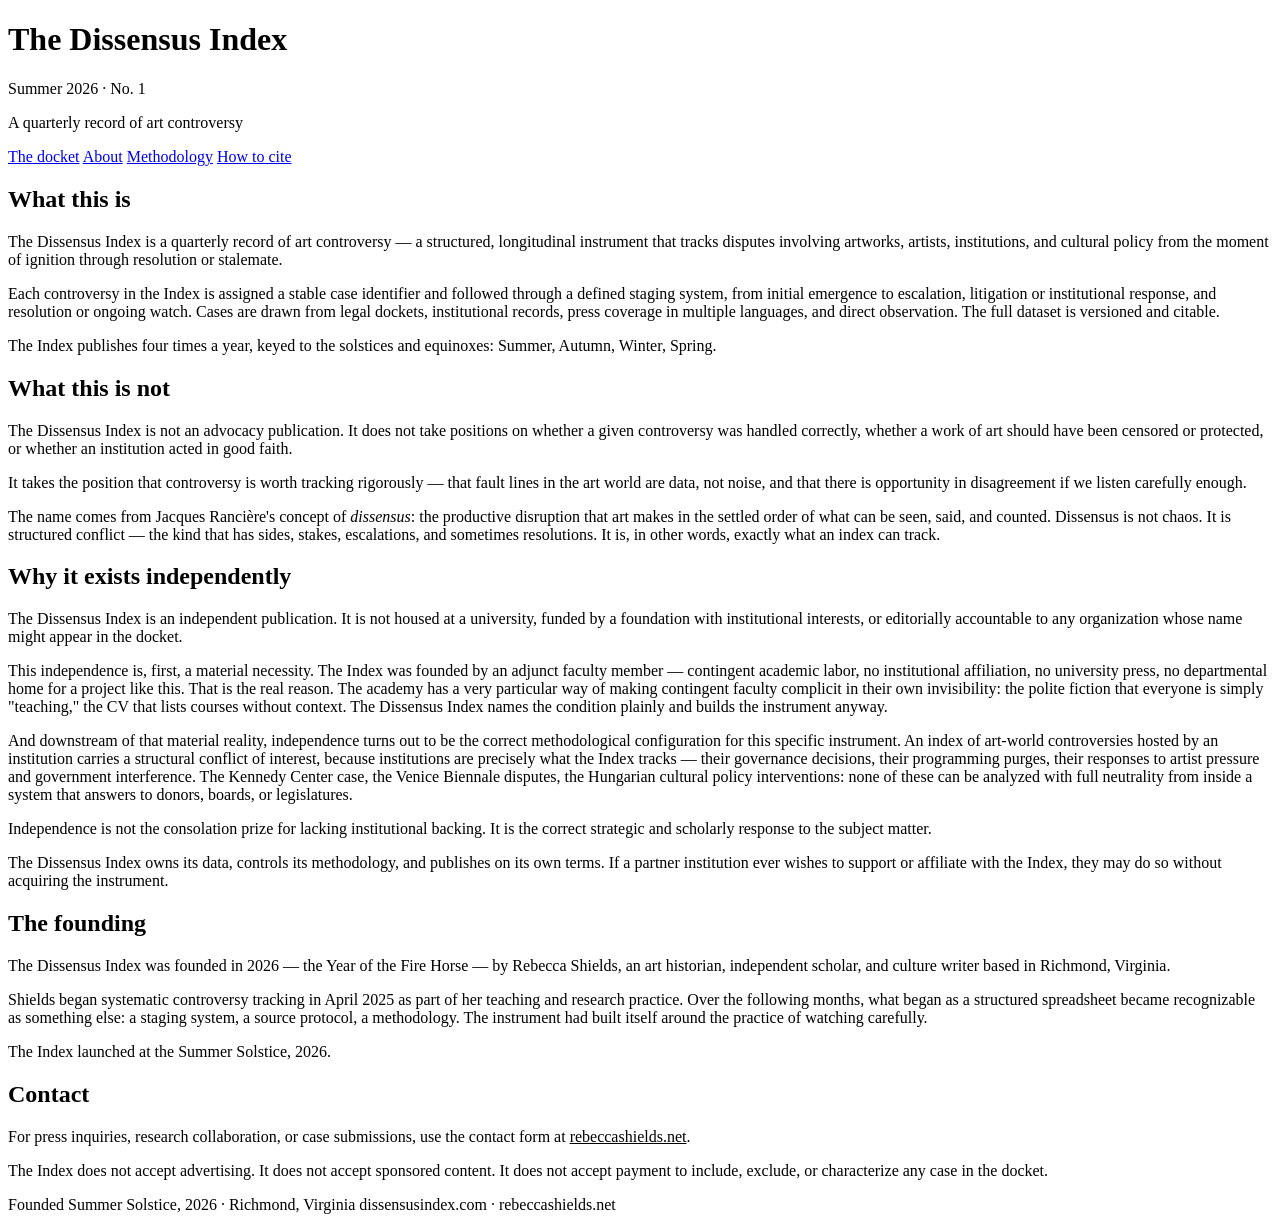
==== about.html @ 7939f0ee "Add files via upload Issue no. 1 site build" ====
<!DOCTYPE html>
<html lang="en">
<head>
  <meta charset="UTF-8">
  <meta name="viewport" content="width=device-width, initial-scale=1.0">
  <title>About — The Dissensus Index</title>
  <meta name="description" content="About the Dissensus Index — an independent quarterly record of art controversy, founded Summer 2026.">
  <link rel="canonical" href="https://dissensusindex.com/about.html">
  <link rel="stylesheet" href="css/style.css">
</head>
<body>
<div class="container">
  <header class="masthead">
    <div class="masthead-inner">
      <h1>The Dissensus Index</h1>
      <span class="masthead-issue">Summer 2026 · No. 1</span>
    </div>
    <p class="masthead-tagline">A quarterly record of art controversy</p>
    <nav class="masthead-nav">
      <a href="index.html">The docket</a>
      <a href="about.html" class="active">About</a>
      <a href="methodology.html">Methodology</a>
      <a href="cite.html">How to cite</a>
    </nav>
  </header>

  <div class="prose">

    <h2>What this is</h2>
    <p>The Dissensus Index is a quarterly record of art controversy — a structured, longitudinal instrument that tracks disputes involving artworks, artists, institutions, and cultural policy from the moment of ignition through resolution or stalemate.</p>
    <p>Each controversy in the Index is assigned a stable case identifier and followed through a defined staging system, from initial emergence to escalation, litigation or institutional response, and resolution or ongoing watch. Cases are drawn from legal dockets, institutional records, press coverage in multiple languages, and direct observation. The full dataset is versioned and citable.</p>
    <p>The Index publishes four times a year, keyed to the solstices and equinoxes: Summer, Autumn, Winter, Spring.</p>

    <h2>What this is not</h2>
    <p>The Dissensus Index is not an advocacy publication. It does not take positions on whether a given controversy was handled correctly, whether a work of art should have been censored or protected, or whether an institution acted in good faith.</p>
    <p>It takes the position that controversy is worth tracking rigorously — that fault lines in the art world are data, not noise, and that there is opportunity in disagreement if we listen carefully enough.</p>
    <p>The name comes from Jacques Rancière's concept of <em>dissensus</em>: the productive disruption that art makes in the settled order of what can be seen, said, and counted. Dissensus is not chaos. It is structured conflict — the kind that has sides, stakes, escalations, and sometimes resolutions. It is, in other words, exactly what an index can track.</p>

    <h2>Why it exists independently</h2>
    <p>The Dissensus Index is an independent publication. It is not housed at a university, funded by a foundation with institutional interests, or editorially accountable to any organization whose name might appear in the docket.</p>
    <p>This independence is, first, a material necessity. The Index was founded by an adjunct faculty member — contingent academic labor, no institutional affiliation, no university press, no departmental home for a project like this. That is the real reason. The academy has a very particular way of making contingent faculty complicit in their own invisibility: the polite fiction that everyone is simply "teaching," the CV that lists courses without context. The Dissensus Index names the condition plainly and builds the instrument anyway.</p>
    <p>And downstream of that material reality, independence turns out to be the correct methodological configuration for this specific instrument. An index of art-world controversies hosted by an institution carries a structural conflict of interest, because institutions are precisely what the Index tracks — their governance decisions, their programming purges, their responses to artist pressure and government interference. The Kennedy Center case, the Venice Biennale disputes, the Hungarian cultural policy interventions: none of these can be analyzed with full neutrality from inside a system that answers to donors, boards, or legislatures.</p>
    <p>Independence is not the consolation prize for lacking institutional backing. It is the correct strategic and scholarly response to the subject matter.</p>
    <p>The Dissensus Index owns its data, controls its methodology, and publishes on its own terms. If a partner institution ever wishes to support or affiliate with the Index, they may do so without acquiring the instrument.</p>

    <h2>The founding</h2>
    <p>The Dissensus Index was founded in 2026 — the Year of the Fire Horse — by Rebecca Shields, an art historian, independent scholar, and culture writer based in Richmond, Virginia.</p>
    <p>Shields began systematic controversy tracking in April 2025 as part of her teaching and research practice. Over the following months, what began as a structured spreadsheet became recognizable as something else: a staging system, a source protocol, a methodology. The instrument had built itself around the practice of watching carefully.</p>
    <p>The Index launched at the Summer Solstice, 2026.</p>

    <h2>Contact</h2>
    <p>For press inquiries, research collaboration, or case submissions, use the contact form at <a href="https://rebeccashields.net" style="color:var(--teal);">rebeccashields.net</a>.</p>
    <p>The Index does not accept advertising. It does not accept sponsored content. It does not accept payment to include, exclude, or characterize any case in the docket.</p>

  </div>

  <footer class="colophon">
    <span>Founded Summer Solstice, 2026 · Richmond, Virginia</span>
    <span>dissensusindex.com · <a href="https://rebeccashields.net" style="color:var(--teal);text-decoration:none;">rebeccashields.net</a></span>
  </footer>
</div>
</body>
</html>
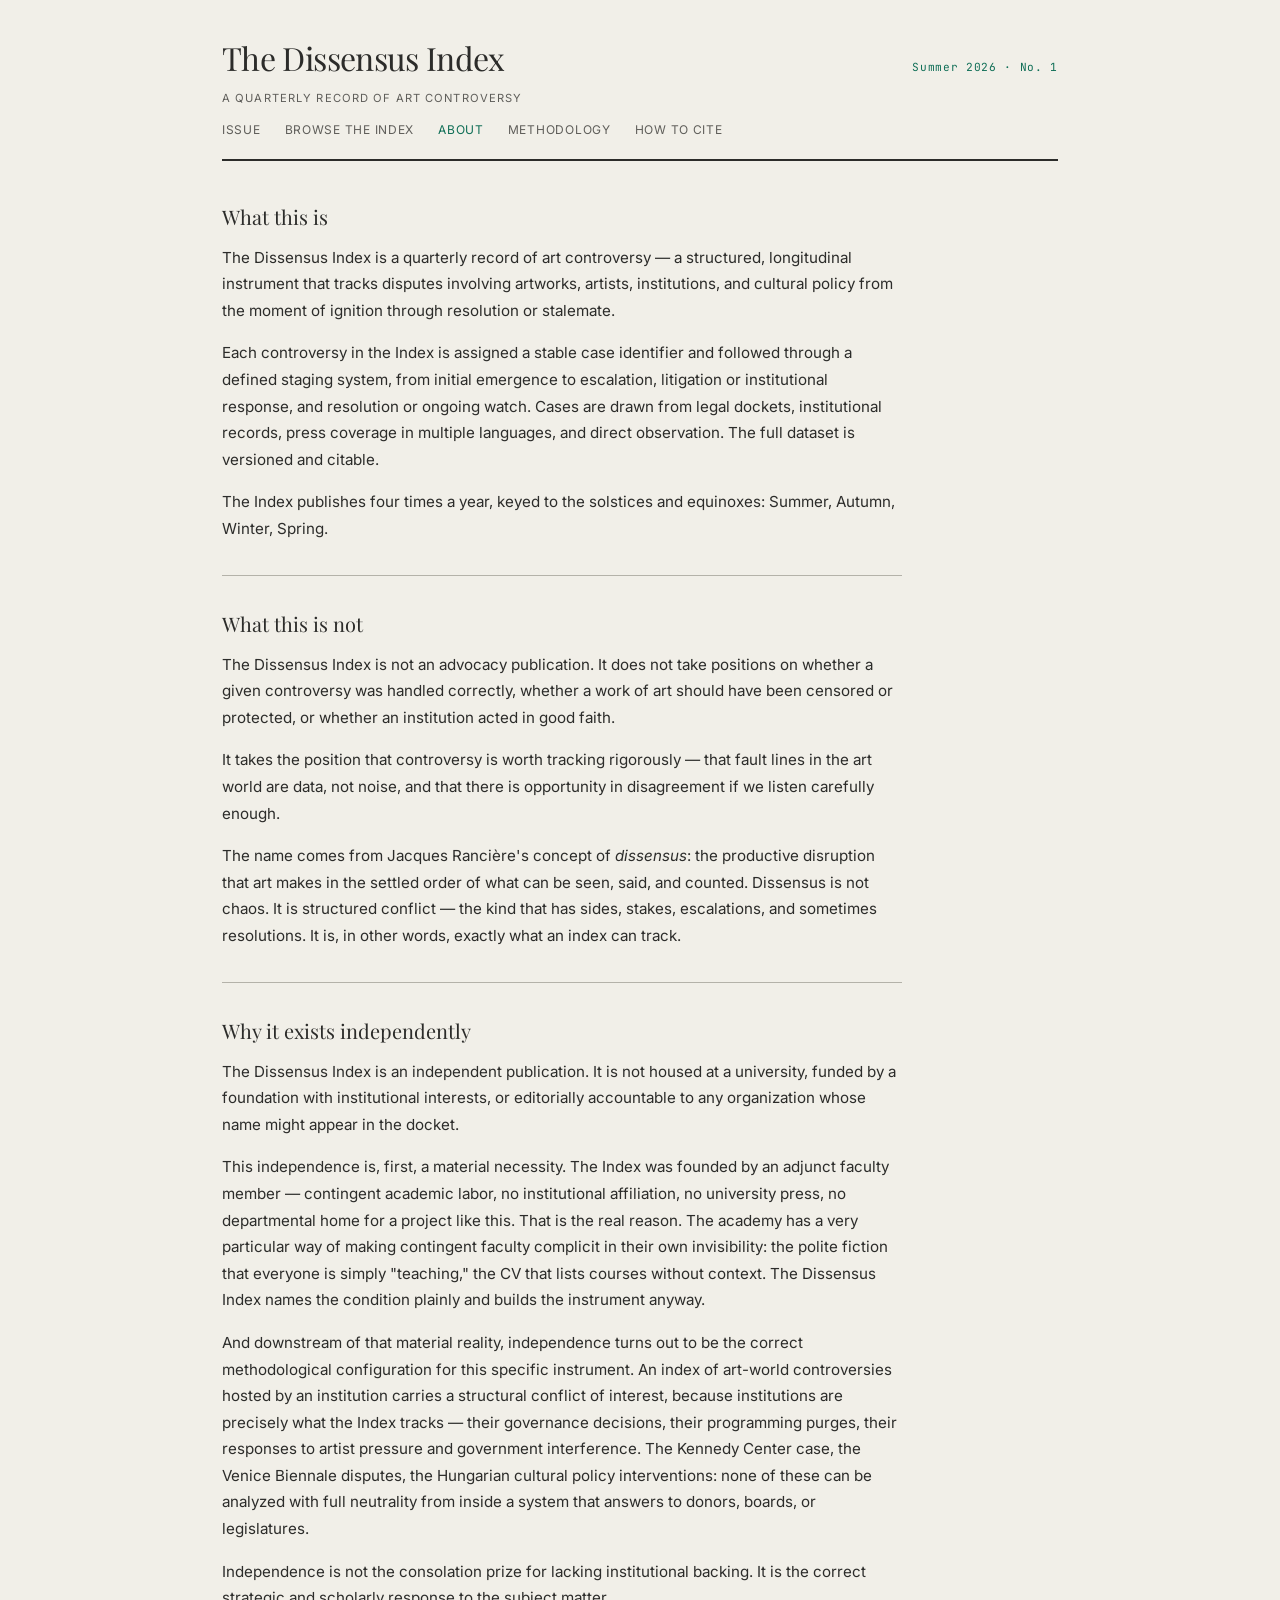
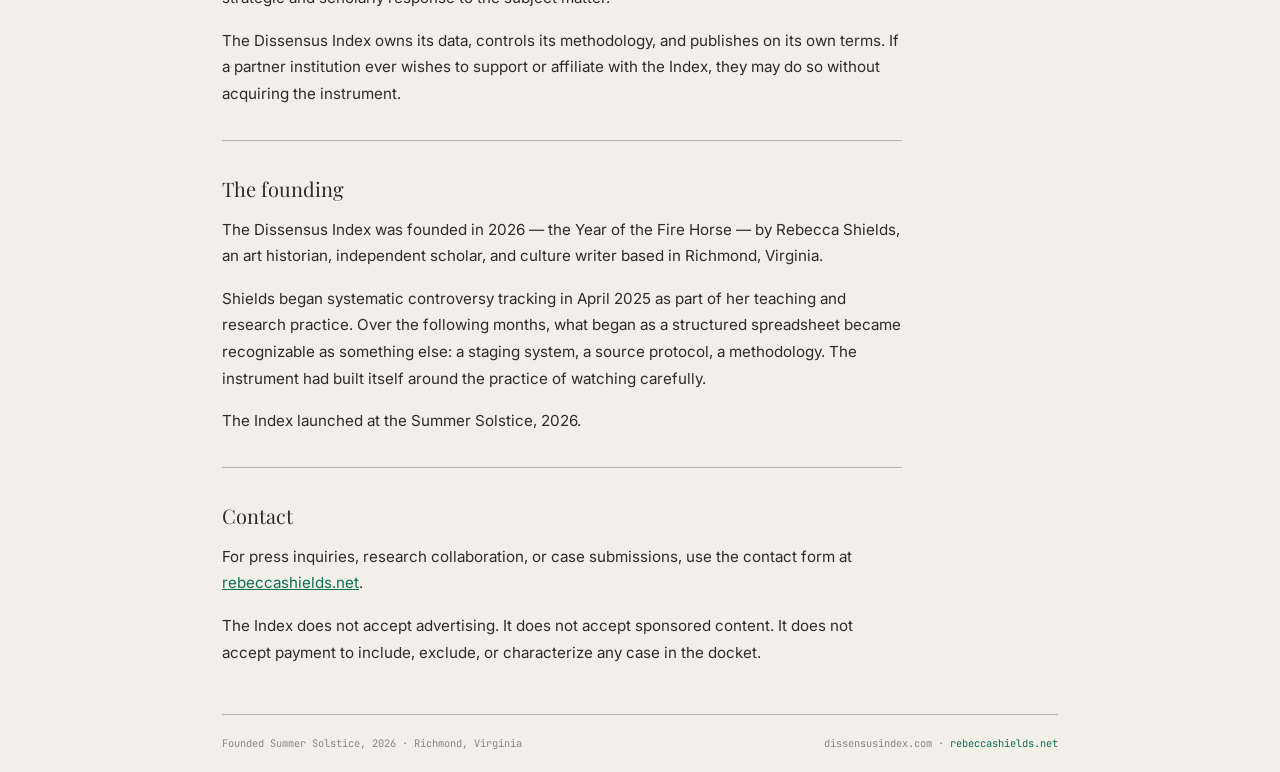
==== commit ed0eae8d: "Add files via upload v2 changes" ====
--- a/about.html
+++ b/about.html
@@ -17,7 +17,8 @@
     </div>
     <p class="masthead-tagline">A quarterly record of art controversy</p>
     <nav class="masthead-nav">
-      <a href="index.html">The docket</a>
+      <a href="index.html">Issue</a>
+      <a href="browse.html">Browse the index</a>
       <a href="about.html" class="active">About</a>
       <a href="methodology.html">Methodology</a>
       <a href="cite.html">How to cite</a>
--- a/css/style.css
+++ b/css/style.css
@@ -0,0 +1,513 @@
+/* Dissensus Index — Ink and Iron + Teal */
+/* Typography */
+@import url('https://fonts.googleapis.com/css2?family=Playfair+Display:wght@400;500&family=Inter:wght@400;500&family=JetBrains+Mono:wght@400&display=swap');
+
+:root {
+  --paper: #F1EFE8;
+  --ink: #2C2C2A;
+  --ink-mid: #5F5E5A;
+  --ink-light: #888780;
+  --ink-rule: #B4B2A9;
+  --ink-rule-light: #D3D1C7;
+  --teal: #0F6E56;
+  --teal-mid: #1D9E75;
+  --teal-light: #E1F5EE;
+  --teal-text: #085041;
+  --stage-active: #712B13;
+  --stage-active-bg: #FCEBEB;
+  --stage-process: #633806;
+  --stage-process-bg: #FAEEDA;
+  --stage-resolved: #085041;
+  --stage-resolved-bg: #E1F5EE;
+  --stage-watching: #3C3489;
+  --stage-watching-bg: #EEEDFE;
+  --stage-escalating: #A32D2D;
+  --stage-escalating-bg: #FCEBEB;
+  --serif: 'Playfair Display', Georgia, serif;
+  --sans: 'Inter', system-ui, sans-serif;
+  --mono: 'JetBrains Mono', 'Courier New', monospace;
+}
+
+* { box-sizing: border-box; margin: 0; padding: 0; }
+
+body {
+  background: var(--paper);
+  color: var(--ink);
+  font-family: var(--sans);
+  font-size: 15px;
+  line-height: 1.6;
+  -webkit-font-smoothing: antialiased;
+}
+
+/* Layout */
+.container { max-width: 900px; margin: 0 auto; padding: 0 2rem; }
+.container-wide { max-width: 1100px; margin: 0 auto; padding: 0 2rem; }
+
+/* Masthead */
+.masthead {
+  border-bottom: 2px solid var(--ink);
+  padding: 2rem 0 1.25rem;
+  margin-bottom: 2.5rem;
+}
+.masthead-inner {
+  display: flex;
+  align-items: baseline;
+  justify-content: space-between;
+  flex-wrap: wrap;
+  gap: 0.5rem;
+  margin-bottom: 0.4rem;
+}
+.masthead h1 {
+  font-family: var(--serif);
+  font-size: 2rem;
+  font-weight: 400;
+  letter-spacing: -0.02em;
+  color: var(--ink);
+}
+.masthead-issue {
+  font-family: var(--mono);
+  font-size: 0.7rem;
+  color: var(--teal);
+  letter-spacing: 0.06em;
+}
+.masthead-tagline {
+  font-size: 0.7rem;
+  letter-spacing: 0.1em;
+  text-transform: uppercase;
+  color: var(--ink-mid);
+}
+.masthead-nav {
+  display: flex;
+  gap: 1.5rem;
+  margin-top: 0.75rem;
+}
+.masthead-nav a {
+  font-size: 0.75rem;
+  letter-spacing: 0.06em;
+  text-transform: uppercase;
+  color: var(--ink-mid);
+  text-decoration: none;
+  transition: color 0.15s;
+}
+.masthead-nav a:hover, .masthead-nav a.active { color: var(--teal); }
+
+/* Stats row */
+.stats-row {
+  display: grid;
+  grid-template-columns: repeat(auto-fit, minmax(130px, 1fr));
+  gap: 0;
+  border-top: 0.5px solid var(--ink-rule);
+  margin-bottom: 2.5rem;
+}
+.stat {
+  padding: 1.25rem 0 1.25rem 1rem;
+  border-left: 2px solid var(--teal);
+  margin-right: 1.5rem;
+}
+.stat-label {
+  font-size: 0.65rem;
+  letter-spacing: 0.1em;
+  text-transform: uppercase;
+  color: var(--ink-mid);
+  margin-bottom: 0.2rem;
+}
+.stat-value {
+  font-size: 1.75rem;
+  font-weight: 500;
+  color: var(--ink);
+  line-height: 1;
+}
+
+/* Section headers */
+.section-label {
+  font-size: 0.65rem;
+  letter-spacing: 0.1em;
+  text-transform: uppercase;
+  color: var(--ink-mid);
+  margin-bottom: 0.75rem;
+  padding-bottom: 0.5rem;
+  border-bottom: 0.5px solid var(--ink-rule);
+}
+
+/* Docket */
+.docket { margin-bottom: 2.5rem; }
+.docket-item {
+  display: flex;
+  align-items: center;
+  gap: 1rem;
+  padding: 0.875rem 0;
+  border-bottom: 0.5px solid var(--ink-rule-light);
+  text-decoration: none;
+  color: inherit;
+  transition: background 0.1s;
+}
+.docket-item:hover { background: rgba(15,110,86,0.04); }
+.docket-id {
+  font-family: var(--mono);
+  font-size: 0.65rem;
+  color: var(--ink-light);
+  min-width: 90px;
+  flex-shrink: 0;
+}
+.docket-main { flex: 1; min-width: 0; }
+.docket-title {
+  font-size: 0.9rem;
+  font-weight: 500;
+  color: var(--ink);
+  white-space: nowrap;
+  overflow: hidden;
+  text-overflow: ellipsis;
+}
+.docket-sub {
+  font-size: 0.75rem;
+  color: var(--ink-light);
+  margin-top: 1px;
+}
+.stage-badge {
+  font-size: 0.6rem;
+  letter-spacing: 0.05em;
+  text-transform: uppercase;
+  padding: 3px 8px;
+  border-radius: 3px;
+  border: 0.5px solid;
+  white-space: nowrap;
+  flex-shrink: 0;
+}
+.stage-1 { color: var(--stage-watching); background: var(--stage-watching-bg); border-color: var(--stage-watching); }
+.stage-2 { color: var(--stage-escalating); background: var(--stage-escalating-bg); border-color: var(--stage-escalating); }
+.stage-3 { color: var(--stage-process); background: var(--stage-process-bg); border-color: var(--stage-process); }
+.stage-4 { color: var(--stage-active); background: var(--stage-active-bg); border-color: var(--stage-active); }
+.stage-5 { color: var(--stage-resolved); background: var(--stage-resolved-bg); border-color: var(--stage-resolved); }
+
+/* Filter bar */
+.filter-bar {
+  display: flex;
+  gap: 0.5rem;
+  flex-wrap: wrap;
+  margin-bottom: 1rem;
+}
+.filter-btn {
+  font-family: var(--mono);
+  font-size: 0.65rem;
+  letter-spacing: 0.06em;
+  padding: 4px 10px;
+  border: 0.5px solid var(--ink-rule);
+  background: transparent;
+  color: var(--ink-mid);
+  cursor: pointer;
+  border-radius: 3px;
+  transition: all 0.15s;
+}
+.filter-btn:hover, .filter-btn.active {
+  background: var(--teal);
+  border-color: var(--teal);
+  color: white;
+}
+.search-input {
+  font-family: var(--mono);
+  font-size: 0.75rem;
+  padding: 4px 10px;
+  border: 0.5px solid var(--ink-rule);
+  background: transparent;
+  color: var(--ink);
+  border-radius: 3px;
+  width: 200px;
+}
+.search-input:focus { outline: none; border-color: var(--teal); }
+
+/* Grid: essays */
+.essays-grid {
+  display: grid;
+  grid-template-columns: repeat(auto-fit, minmax(280px, 1fr));
+  gap: 2rem;
+  margin-bottom: 2.5rem;
+}
+.essay-card { border-top: 2px solid var(--ink); padding-top: 1rem; }
+.essay-kicker {
+  font-size: 0.65rem;
+  letter-spacing: 0.1em;
+  text-transform: uppercase;
+  color: var(--ink-mid);
+  margin-bottom: 0.5rem;
+}
+.essay-title {
+  font-family: var(--serif);
+  font-size: 1.1rem;
+  font-weight: 400;
+  color: var(--ink);
+  margin-bottom: 0.5rem;
+  line-height: 1.3;
+}
+.essay-deck { font-size: 0.85rem; color: var(--ink-mid); line-height: 1.5; margin-bottom: 0.75rem; }
+.essay-link {
+  font-size: 0.7rem;
+  letter-spacing: 0.06em;
+  color: var(--teal);
+  text-decoration: none;
+}
+.essay-link:hover { text-decoration: underline; }
+
+/* Case page */
+.case-header { margin-bottom: 2rem; }
+.case-id {
+  font-family: var(--mono);
+  font-size: 0.7rem;
+  color: var(--teal);
+  margin-bottom: 0.4rem;
+}
+.case-title {
+  font-family: var(--serif);
+  font-size: 1.75rem;
+  font-weight: 400;
+  line-height: 1.2;
+  margin-bottom: 0.5rem;
+}
+.case-meta {
+  display: flex;
+  flex-wrap: wrap;
+  gap: 1.5rem;
+  font-size: 0.75rem;
+  color: var(--ink-mid);
+  border-top: 0.5px solid var(--ink-rule);
+  border-bottom: 0.5px solid var(--ink-rule);
+  padding: 0.75rem 0;
+  margin: 1rem 0 1.5rem;
+}
+.case-meta-item strong { color: var(--ink); font-weight: 500; }
+.case-description { font-size: 0.95rem; line-height: 1.7; margin-bottom: 1.5rem; }
+.case-outcome {
+  background: white;
+  border-left: 3px solid var(--teal);
+  padding: 1rem 1.25rem;
+  margin-bottom: 1.5rem;
+  font-size: 0.875rem;
+}
+.case-tags { display: flex; flex-wrap: wrap; gap: 0.4rem; margin-bottom: 1.5rem; }
+.tag {
+  font-size: 0.65rem;
+  letter-spacing: 0.04em;
+  padding: 3px 8px;
+  background: white;
+  border: 0.5px solid var(--ink-rule);
+  border-radius: 3px;
+  color: var(--ink-mid);
+}
+
+/* Colophon */
+.colophon {
+  border-top: 0.5px solid var(--ink-rule);
+  padding: 1.25rem 0;
+  display: flex;
+  justify-content: space-between;
+  flex-wrap: wrap;
+  gap: 0.5rem;
+  font-family: var(--mono);
+  font-size: 0.65rem;
+  color: var(--ink-light);
+  margin-top: 3rem;
+}
+
+/* Prose pages (about, methodology) */
+.prose { max-width: 680px; }
+.prose h2 {
+  font-family: var(--serif);
+  font-size: 1.25rem;
+  font-weight: 400;
+  margin: 2rem 0 0.75rem;
+  padding-top: 2rem;
+  border-top: 0.5px solid var(--ink-rule);
+}
+.prose h2:first-child { margin-top: 0; border-top: none; padding-top: 0; }
+.prose p { margin-bottom: 1rem; font-size: 0.95rem; line-height: 1.75; color: var(--ink); }
+.prose ul { margin: 0.75rem 0 1rem 1.25rem; }
+.prose li { font-size: 0.95rem; line-height: 1.75; margin-bottom: 0.25rem; }
+.prose code {
+  font-family: var(--mono);
+  font-size: 0.8rem;
+  background: white;
+  border: 0.5px solid var(--ink-rule);
+  padding: 2px 6px;
+  border-radius: 3px;
+}
+.prose blockquote {
+  border-left: 3px solid var(--teal);
+  padding: 0.75rem 1.25rem;
+  margin: 1.5rem 0;
+  background: white;
+  font-style: italic;
+  color: var(--ink-mid);
+}
+
+/* Watch list */
+.watch-list { margin-bottom: 2rem; }
+.watch-item {
+  display: flex;
+  gap: 1rem;
+  padding: 0.75rem 0;
+  border-bottom: 0.5px solid var(--ink-rule-light);
+  font-size: 0.85rem;
+}
+.watch-id { font-family: var(--mono); font-size: 0.65rem; color: var(--ink-light); min-width: 90px; }
+
+/* Pagination */
+.pagination {
+  display: flex;
+  gap: 0.5rem;
+  justify-content: center;
+  margin: 2rem 0;
+  flex-wrap: wrap;
+}
+.page-btn {
+  font-family: var(--mono);
+  font-size: 0.7rem;
+  padding: 5px 10px;
+  border: 0.5px solid var(--ink-rule);
+  background: transparent;
+  color: var(--ink-mid);
+  cursor: pointer;
+  border-radius: 3px;
+}
+.page-btn.active, .page-btn:hover { background: var(--teal); border-color: var(--teal); color: white; }
+.page-info { font-family: var(--mono); font-size: 0.7rem; color: var(--ink-light); align-self: center; }
+
+/* Responsive */
+@media (max-width: 640px) {
+  .container, .container-wide { padding: 0 1rem; }
+  .masthead h1 { font-size: 1.5rem; }
+  .docket-item { flex-wrap: wrap; }
+  .docket-id { min-width: auto; }
+  .stats-row { grid-template-columns: repeat(2, 1fr); }
+}
+
+/* ============================================
+   Hero search — the library catalogue moment
+   ============================================ */
+.hero {
+  text-align: center;
+  padding: 2rem 0 2.5rem;
+  border-bottom: 0.5px solid var(--ink-rule);
+  margin-bottom: 2.5rem;
+}
+.hero-prompt {
+  font-family: var(--serif);
+  font-size: 1.4rem;
+  font-weight: 400;
+  color: var(--ink);
+  margin-bottom: 1.25rem;
+  line-height: 1.3;
+}
+.hero-search-wrap {
+  position: relative;
+  max-width: 580px;
+  margin: 0 auto;
+}
+.hero-search {
+  width: 100%;
+  font-family: var(--sans);
+  font-size: 1rem;
+  padding: 0.875rem 1rem 0.875rem 2.75rem;
+  border: 1.5px solid var(--ink);
+  background: #FBFAF6;
+  color: var(--ink);
+  border-radius: 4px;
+  transition: border-color 0.15s, box-shadow 0.15s;
+}
+.hero-search::placeholder { color: var(--ink-light); }
+.hero-search:focus {
+  outline: none;
+  border-color: var(--teal);
+  box-shadow: 0 0 0 3px rgba(15,110,86,0.1);
+}
+.hero-search-icon {
+  position: absolute;
+  left: 1rem;
+  top: 50%;
+  transform: translateY(-50%);
+  width: 18px;
+  height: 18px;
+  color: var(--ink-mid);
+  pointer-events: none;
+}
+.hero-hint {
+  font-size: 0.75rem;
+  color: var(--ink-light);
+  margin-top: 0.75rem;
+}
+.hero-hint a { color: var(--teal); text-decoration: none; }
+.hero-hint a:hover { text-decoration: underline; }
+
+/* Live search results dropdown */
+.hero-results {
+  position: absolute;
+  top: calc(100% + 4px);
+  left: 0;
+  right: 0;
+  background: #FBFAF6;
+  border: 1px solid var(--ink-rule);
+  border-radius: 4px;
+  box-shadow: 0 8px 24px rgba(44,44,42,0.12);
+  max-height: 360px;
+  overflow-y: auto;
+  z-index: 20;
+  text-align: left;
+  display: none;
+}
+.hero-results.active { display: block; }
+.hero-result {
+  display: flex;
+  align-items: center;
+  gap: 0.75rem;
+  padding: 0.6rem 0.875rem;
+  border-bottom: 0.5px solid var(--ink-rule-light);
+  text-decoration: none;
+  color: inherit;
+}
+.hero-result:last-child { border-bottom: none; }
+.hero-result:hover { background: rgba(15,110,86,0.05); }
+.hero-result-id {
+  font-family: var(--mono);
+  font-size: 0.6rem;
+  color: var(--ink-light);
+  min-width: 70px;
+}
+.hero-result-title {
+  flex: 1;
+  font-size: 0.82rem;
+  font-weight: 500;
+  white-space: nowrap;
+  overflow: hidden;
+  text-overflow: ellipsis;
+}
+.hero-result-meta { font-size: 0.7rem; color: var(--ink-light); white-space: nowrap; }
+.hero-results-footer {
+  padding: 0.6rem 0.875rem;
+  font-family: var(--mono);
+  font-size: 0.68rem;
+  color: var(--teal);
+  text-align: center;
+  background: rgba(15,110,86,0.04);
+}
+
+/* Recent feed */
+.feed-header {
+  display: flex;
+  align-items: baseline;
+  justify-content: space-between;
+  margin-bottom: 0.75rem;
+  padding-bottom: 0.5rem;
+  border-bottom: 0.5px solid var(--ink-rule);
+}
+.feed-header .section-label { border: none; margin: 0; padding: 0; }
+.feed-header a { font-family: var(--mono); font-size: 0.7rem; color: var(--teal); text-decoration: none; }
+.feed-header a:hover { text-decoration: underline; }
+.freshness {
+  font-family: var(--mono);
+  font-size: 0.68rem;
+  color: var(--ink-light);
+  text-align: center;
+  padding: 0.75rem 0;
+  margin-bottom: 1.5rem;
+  background: rgba(15,110,86,0.04);
+  border-radius: 4px;
+}
+.freshness strong { color: var(--teal); }
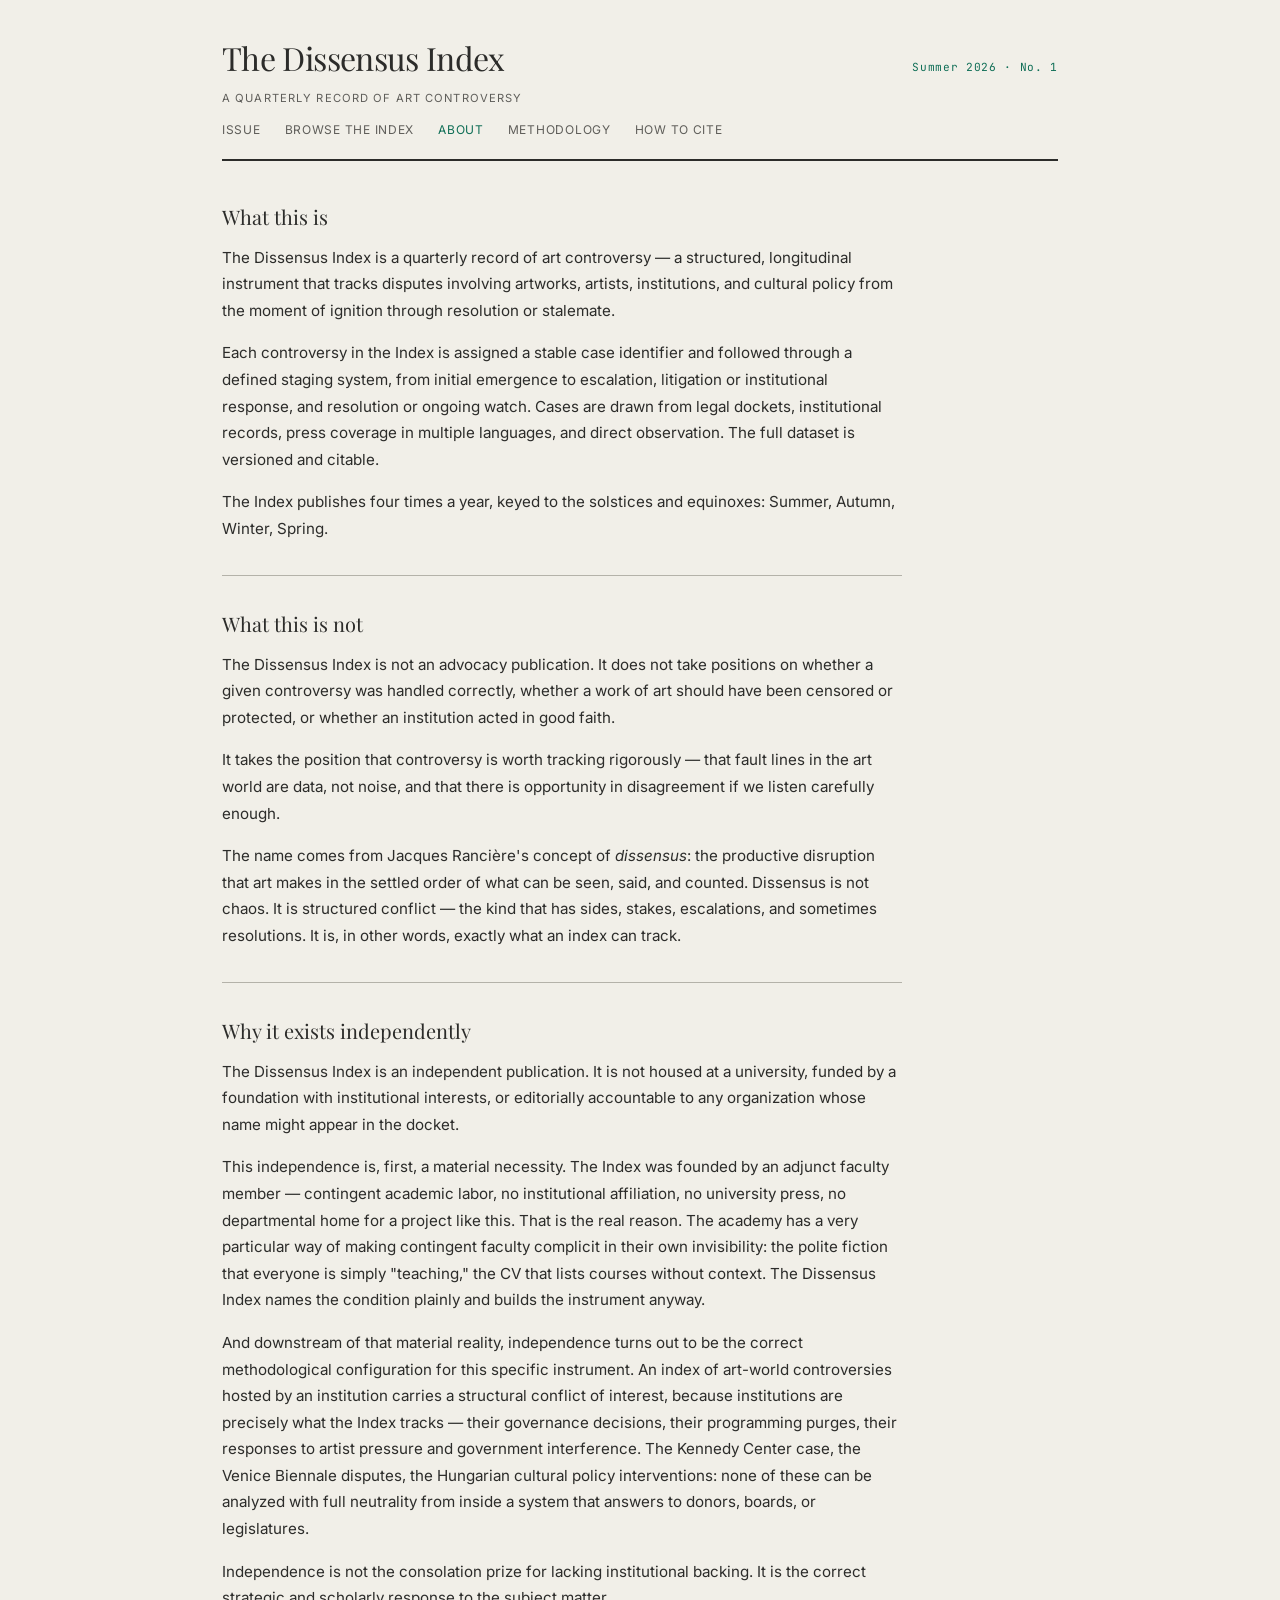
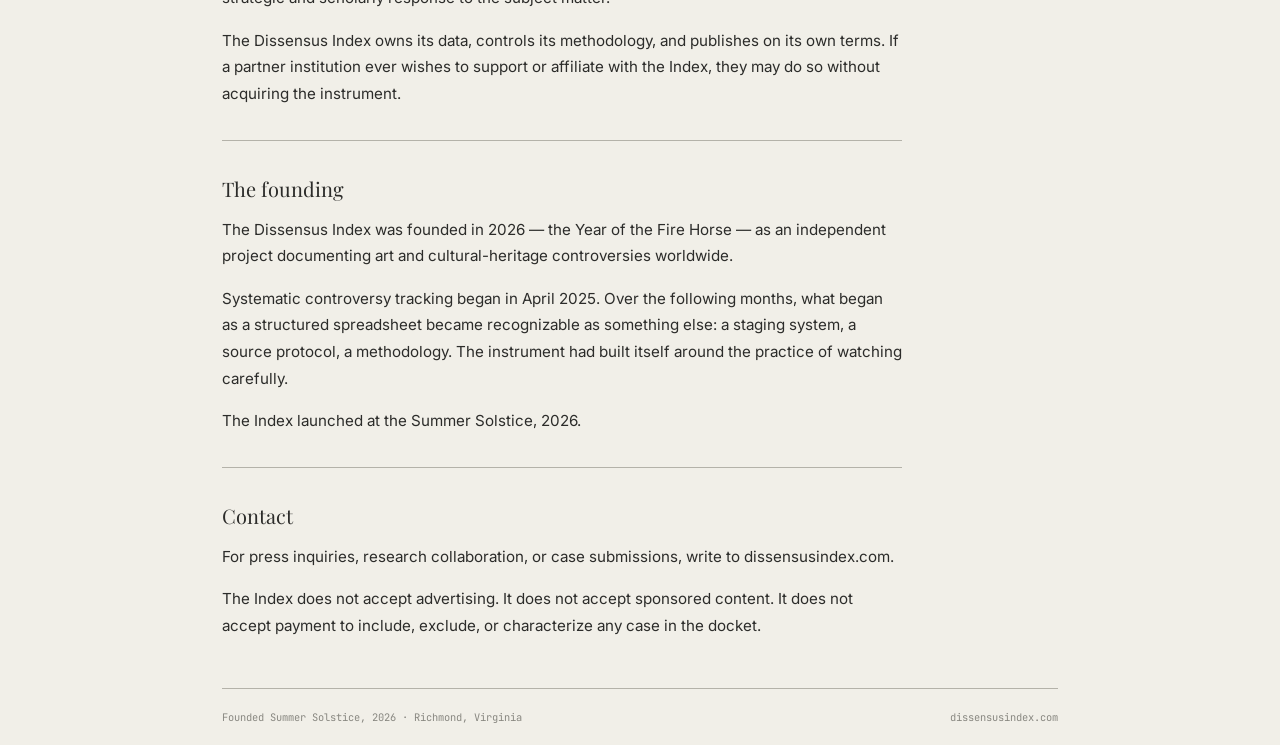
==== commit c12cbe50: "Remove personal attribution from public pages, data, and license Co-Authored-By: Claude Sonnet 4.6 <" ====
--- a/about.html
+++ b/about.html
@@ -45,19 +45,19 @@
     <p>The Dissensus Index owns its data, controls its methodology, and publishes on its own terms. If a partner institution ever wishes to support or affiliate with the Index, they may do so without acquiring the instrument.</p>
 
     <h2>The founding</h2>
-    <p>The Dissensus Index was founded in 2026 — the Year of the Fire Horse — by Rebecca Shields, an art historian, independent scholar, and culture writer based in Richmond, Virginia.</p>
-    <p>Shields began systematic controversy tracking in April 2025 as part of her teaching and research practice. Over the following months, what began as a structured spreadsheet became recognizable as something else: a staging system, a source protocol, a methodology. The instrument had built itself around the practice of watching carefully.</p>
+    <p>The Dissensus Index was founded in 2026 — the Year of the Fire Horse — as an independent project documenting art and cultural-heritage controversies worldwide.</p>
+    <p>Systematic controversy tracking began in April 2025. Over the following months, what began as a structured spreadsheet became recognizable as something else: a staging system, a source protocol, a methodology. The instrument had built itself around the practice of watching carefully.</p>
     <p>The Index launched at the Summer Solstice, 2026.</p>
 
     <h2>Contact</h2>
-    <p>For press inquiries, research collaboration, or case submissions, use the contact form at <a href="https://rebeccashields.net" style="color:var(--teal);">rebeccashields.net</a>.</p>
+    <p>For press inquiries, research collaboration, or case submissions, write to dissensusindex.com.</p>
     <p>The Index does not accept advertising. It does not accept sponsored content. It does not accept payment to include, exclude, or characterize any case in the docket.</p>
 
   </div>
 
   <footer class="colophon">
     <span>Founded Summer Solstice, 2026 · Richmond, Virginia</span>
-    <span>dissensusindex.com · <a href="https://rebeccashields.net" style="color:var(--teal);text-decoration:none;">rebeccashields.net</a></span>
+    <span>dissensusindex.com</span>
   </footer>
 </div>
 </body>
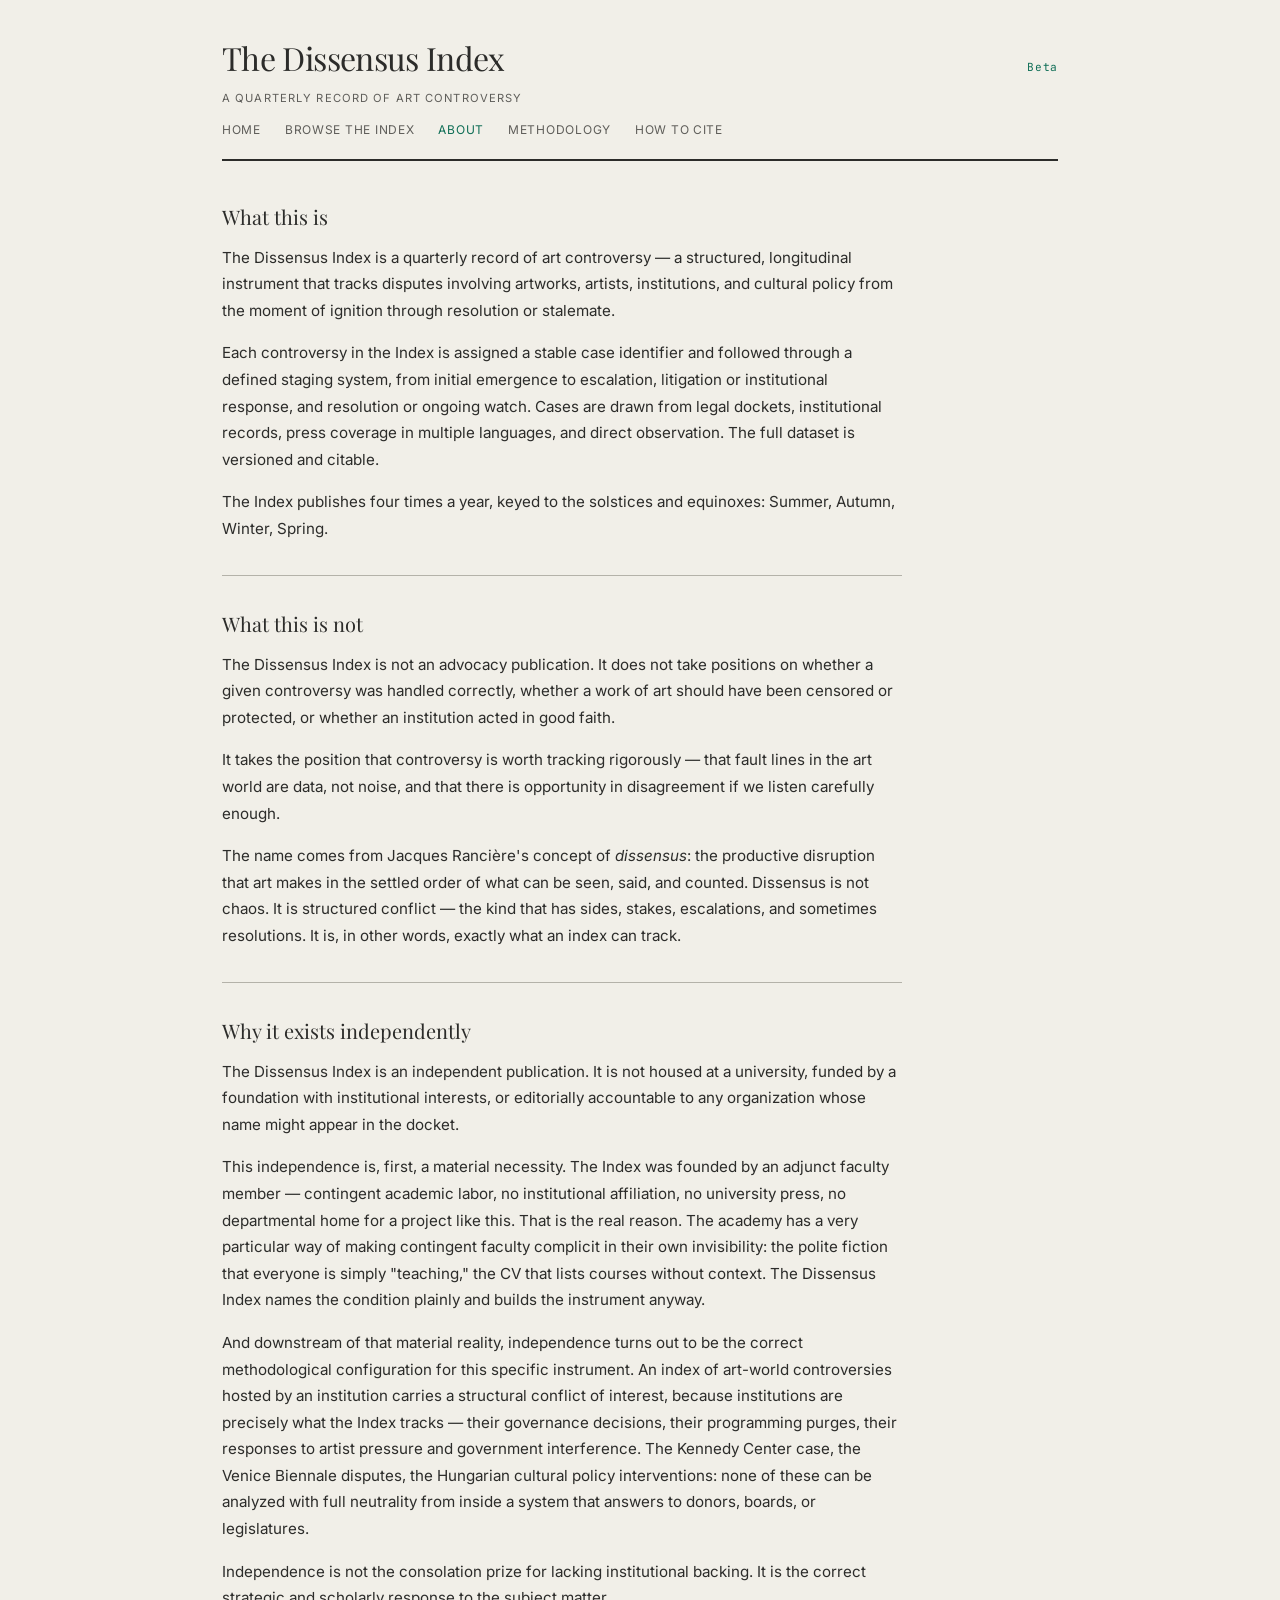
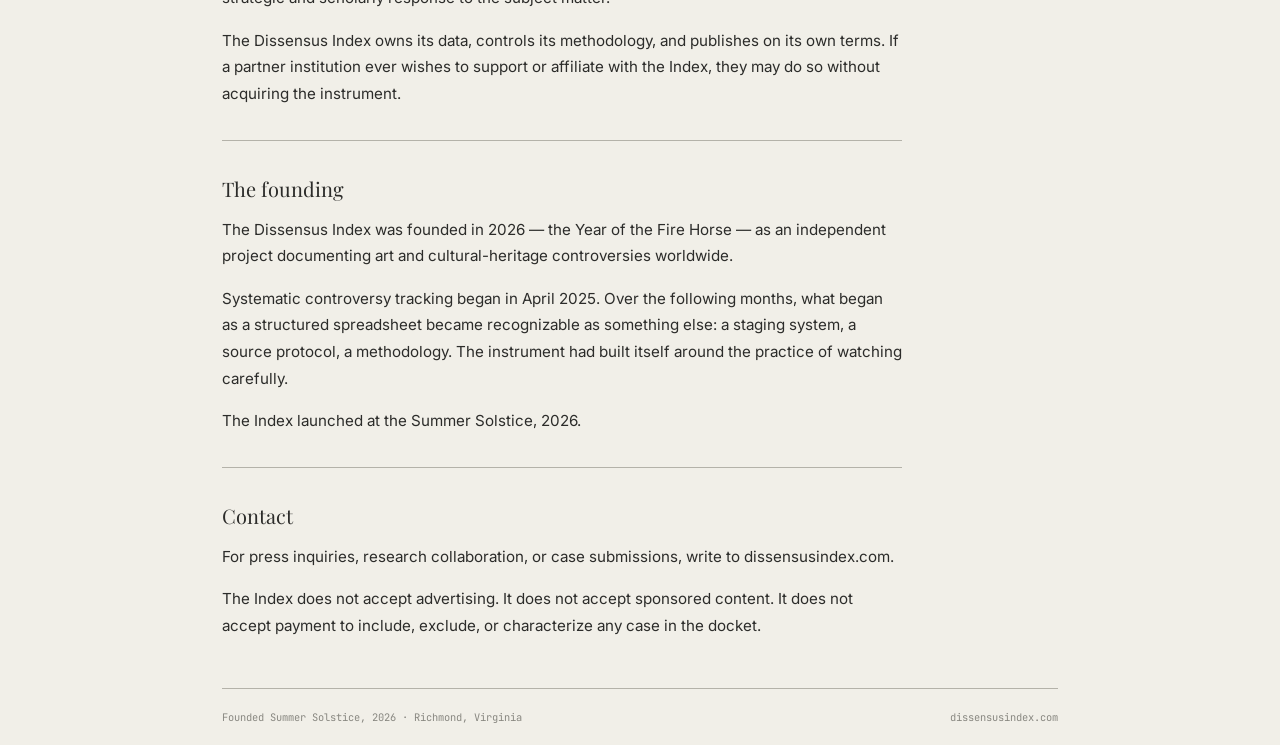
==== commit 21057a86: "Beta masthead, remove placeholder essays, methodology v1.1 Replace the Summer 2026 No. 1 issue frami" ====
--- a/about.html
+++ b/about.html
@@ -12,12 +12,12 @@
 <div class="container">
   <header class="masthead">
     <div class="masthead-inner">
-      <h1>The Dissensus Index</h1>
-      <span class="masthead-issue">Summer 2026 · No. 1</span>
+      <h1><a href="index.html">The Dissensus Index</a></h1>
+      <span class="masthead-issue">Beta</span>
     </div>
     <p class="masthead-tagline">A quarterly record of art controversy</p>
     <nav class="masthead-nav">
-      <a href="index.html">Issue</a>
+      <a href="index.html">Home</a>
       <a href="browse.html">Browse the index</a>
       <a href="about.html" class="active">About</a>
       <a href="methodology.html">Methodology</a>
--- a/css/style.css
+++ b/css/style.css
@@ -64,6 +64,8 @@
   letter-spacing: -0.02em;
   color: var(--ink);
 }
+.masthead h1 a { color: inherit; text-decoration: none; }
+.masthead h1 a:hover { color: var(--teal); }
 .masthead-issue {
   font-family: var(--mono);
   font-size: 0.7rem;
@@ -511,3 +513,18 @@
   border-radius: 4px;
 }
 .freshness strong { color: var(--teal); }
+
+
+/* Clickable tag chips + active tag filter */
+a.tag { text-decoration: none; cursor: pointer; transition: background 0.1s, border-color 0.1s, color 0.1s; }
+a.tag:hover { background: var(--teal-light); border-color: var(--teal); color: var(--teal-text); }
+.active-tag-bar { margin: 0 0 0.6rem; }
+.active-tag-chip { display: inline-flex; align-items: center; gap: 0.4rem; font-size: 0.7rem; letter-spacing: 0.04em; padding: 3px 6px 3px 10px; background: var(--teal-light); border: 0.5px solid var(--teal); border-radius: 3px; color: var(--teal-text); }
+.active-tag-x { background: none; border: none; cursor: pointer; color: var(--teal-text); font-size: 0.95rem; line-height: 1; padding: 0 2px; }
+.active-tag-x:hover { color: var(--teal); }
+
+
+/* Tag chips inside cards (browse + recent feed) */
+.docket-tags { display: flex; flex-wrap: wrap; gap: 0.3rem; margin-top: 0.4rem; }
+.tag[data-tag] { cursor: pointer; transition: background 0.1s, border-color 0.1s, color 0.1s; }
+.tag[data-tag]:hover { background: var(--teal-light); border-color: var(--teal); color: var(--teal-text); }
